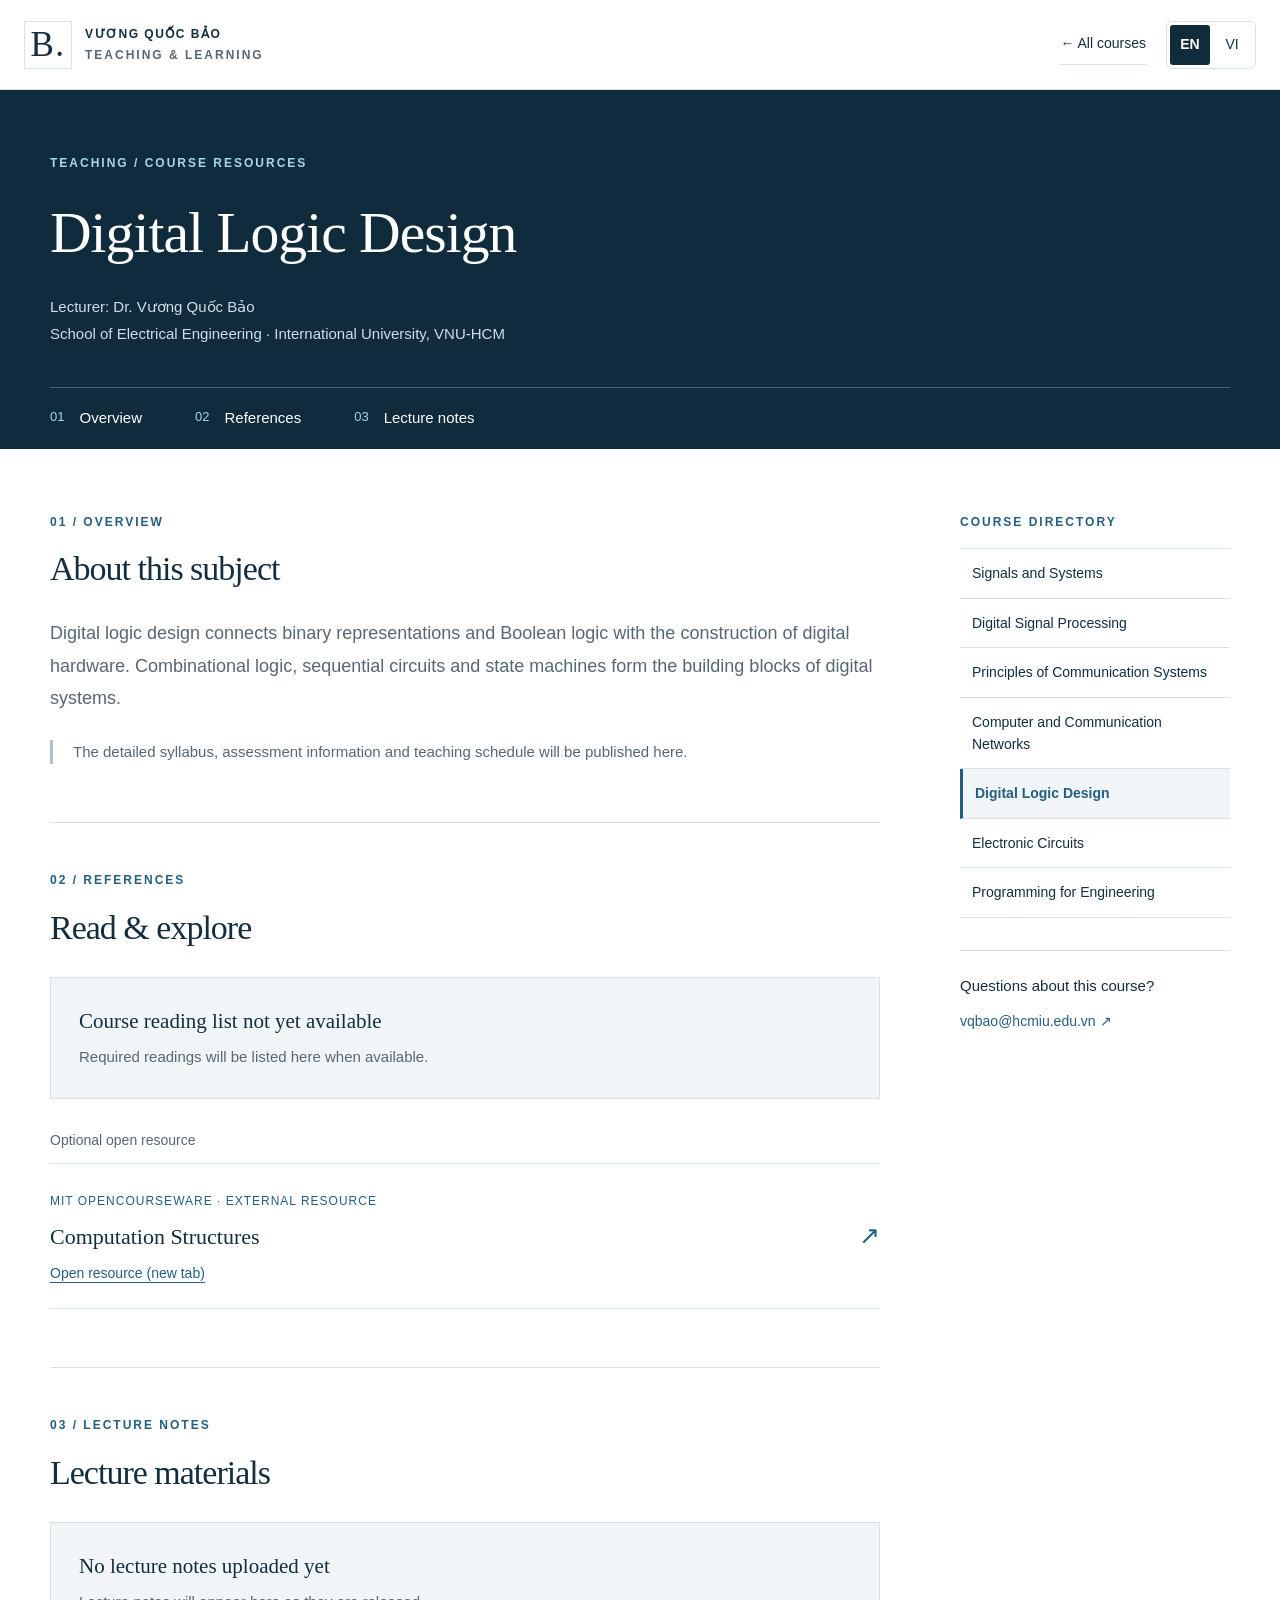
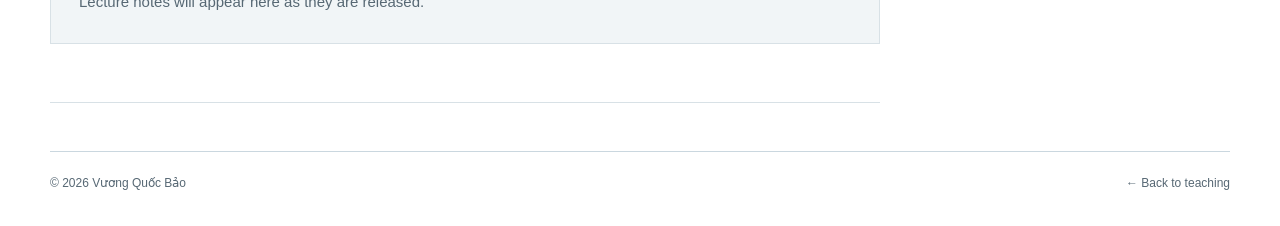
==== courses/digital-logic-design.html @ 7e1b6c8a "Add files via upload" ====
<!doctype html>
<html lang="en">
<head>
  <meta charset="utf-8">
  <meta name="viewport" content="width=device-width,initial-scale=1">
  <meta name="description" content="Digital Logic Design: course overview, references and lecture notes from Vương Quốc Bảo.">
  <meta name="theme-color" content="#102b3c">
  <title>Digital Logic Design · Vương Quốc Bảo</title>
  <link rel="icon" href="data:image/svg+xml,%3Csvg xmlns='http://www.w3.org/2000/svg' viewBox='0 0 64 64'%3E%3Crect width='64' height='64' rx='12' fill='%23102b3c'/%3E%3Ctext x='32' y='43' text-anchor='middle' font-family='Georgia' font-size='34' fill='white'%3EB%3C/text%3E%3C/svg%3E">
  <link rel="stylesheet" href="../styles.css">
  <link rel="stylesheet" href="course.css">
  <script src="course.js" defer></script>
</head>
<body class="course-page">
  <a class="skip" href="#main"><span data-vi="Chuyển đến nội dung">Skip to content</span></a>
  <header class="course-header">
    <a class="brand" href="../index.html#teaching"><span class="monogram">B.</span><span>VƯƠNG QUỐC BẢO<small data-vi="GIẢNG DẠY &amp; HỌC TẬP">TEACHING &amp; LEARNING</small></span></a>
    <a class="back-link" href="../index.html#teaching">← <span data-vi="Các môn học">All courses</span></a>
    <div class="language-switch" role="group" aria-label="Language / Ngôn ngữ" hidden>
      <button type="button" data-language="en" lang="en" aria-label="Switch to English" aria-pressed="true">EN</button>
      <button type="button" data-language="vi" lang="vi" aria-label="Chuyển sang tiếng Việt" aria-pressed="false">VI</button>
    </div>
  </header>
  <main id="main">
    <section class="course-hero">
      <div class="wrap">
        <p class="eyebrow"><span data-vi="GIẢNG DẠY / HỌC LIỆU">TEACHING / COURSE RESOURCES</span></p>
        <h1 data-vi="Thiết kế logic số">Digital Logic Design</h1>
        <p class="course-byline"><span data-vi="Giảng viên: TS. Vương Quốc Bảo">Lecturer: Dr. Vương Quốc Bảo</span><br><span data-vi="Khoa Điện – Điện tử · Trường Đại học Quốc tế, ĐHQG-HCM">School of Electrical Engineering · International University, VNU-HCM</span></p>
        <nav class="course-jump" aria-label="Course sections / Nội dung môn học">
          <a href="#overview">01 <span><span data-vi="Giới thiệu">Overview</span></span></a>
          <a href="#references">02 <span><span data-vi="Tài liệu tham khảo">References</span></span></a>
          <a href="#lecture-notes">03 <span><span data-vi="Bài giảng">Lecture notes</span></span></a>
        </nav>
      </div>
    </section>
    <div class="wrap course-layout">
      <div class="course-content">
        <section id="overview" class="course-block">
          <p class="eyebrow">01 / <span data-vi="GIỚI THIỆU">OVERVIEW</span></p>
          <h2 data-vi="Giới thiệu môn học">About this subject</h2>
          <!-- Edit the English paragraph and its data-vi translation together. -->
          <p data-vi="Thiết kế logic số kết nối biểu diễn nhị phân và logic Boolean với việc xây dựng phần cứng số. Logic tổ hợp, mạch tuần tự và máy trạng thái là các khối nền tảng của hệ thống số." class="course-intro">Digital logic design connects binary representations and Boolean logic with the construction of digital hardware. Combinational logic, sequential circuits and state machines form the building blocks of digital systems.</p>
          <div class="course-notice"><p data-vi="Đề cương chi tiết, thông tin đánh giá và lịch giảng dạy sẽ được cập nhật tại đây.">The detailed syllabus, assessment information and teaching schedule will be published here.</p></div>
        </section>
        <section id="references" class="course-block">
          <p class="eyebrow">02 / <span data-vi="TÀI LIỆU THAM KHẢO">REFERENCES</span></p>
          <h2 data-vi="Đọc &amp; tìm hiểu">Read &amp; explore</h2>
          <!-- START COURSE REFERENCES: replace this empty state with your reading list. -->
          <div class="material-empty">
            <h3 data-vi="Chưa có danh mục tài liệu của môn học">Course reading list not yet available</h3>
            <p data-vi="Tài liệu đọc của môn học sẽ được bổ sung tại đây.">Required readings will be listed here when available.</p>
          </div>
          <!-- END COURSE REFERENCES -->
          <h3 class="supplement-label"><span data-vi="Học liệu mở để tham khảo thêm">Optional open resource</span></h3>
          <a class="reference-card" href="https://ocw.mit.edu/courses/6-004-computation-structures-spring-2017/" target="_blank" rel="noopener">
            <div><span class="resource-meta">MIT OPENCOURSEWARE · <span data-vi="TÀI LIỆU BÊN NGOÀI">EXTERNAL RESOURCE</span></span><h3 lang="en">Computation Structures</h3><p data-vi="Mở tài liệu (tab mới)">Open resource (new tab)</p></div><span aria-hidden="true">↗</span>
          </a>
        </section>
        <section id="lecture-notes" class="course-block">
          <p class="eyebrow">03 / <span data-vi="BÀI GIẢNG">LECTURE NOTES</span></p>
          <h2 data-vi="Tài liệu bài giảng">Lecture materials</h2>
          <!-- START LECTURE NOTES: replace the empty state with resource-row entries.
               Upload files to ../materials/digital-logic-design/ first.
               See HUONG-DAN-MON-HOC.md for a ready-to-copy entry. -->
          <div class="material-empty">
            <h3 data-vi="Chưa có tài liệu bài giảng">No lecture notes uploaded yet</h3>
            <p data-vi="Bài giảng sẽ xuất hiện tại đây sau khi được đăng tải.">Lecture notes will appear here as they are released.</p>
          </div>
          <!-- END LECTURE NOTES -->
        </section>
      </div>
      <aside class="course-sidebar">
        <p class="eyebrow"><span data-vi="DANH MỤC MÔN HỌC">COURSE DIRECTORY</span></p>
        <nav class="course-directory" aria-label="All courses / Danh mục môn học">
<a href="signals-and-systems.html"><span data-vi="Tín hiệu và hệ thống">Signals and Systems</span></a>
<a href="digital-signal-processing.html"><span data-vi="Xử lý tín hiệu số">Digital Signal Processing</span></a>
<a href="principles-of-communication-systems.html"><span data-vi="Nguyên lý hệ thống truyền thông">Principles of Communication Systems</span></a>
<a href="computer-and-communication-networks.html"><span data-vi="Mạng máy tính và truyền thông">Computer and Communication Networks</span></a>
<a href="digital-logic-design.html" aria-current="page"><span data-vi="Thiết kế logic số">Digital Logic Design</span></a>
<a href="electronic-circuits.html"><span data-vi="Mạch điện tử">Electronic Circuits</span></a>
<a href="programming-for-engineering.html"><span data-vi="Lập trình cho kỹ thuật">Programming for Engineering</span></a>
        </nav>
        <div class="lecturer-contact">
          <h3 data-vi="Bạn cần trao đổi về môn học?">Questions about this course?</h3>
          <a href="mailto:vqbao@hcmiu.edu.vn">vqbao@hcmiu.edu.vn ↗</a>
        </div>
      </aside>
    </div>
  </main>
  <div class="wrap"><footer><span>© <span id="year">2026</span> Vương Quốc Bảo</span><a href="../index.html#teaching">← <span data-vi="Về phần giảng dạy">Back to teaching</span></a></footer></div>
</body>
</html>
---- styles.css ----
:root{--navy:#102b3c;--ink:#142e3d;--muted:#576874;--blue:#245e80;--line:#d8e1e6;--paper:#fff;--pale:#f1f5f7;--accent:#a8d7e8}*{box-sizing:border-box}html{scroll-behavior:smooth;scroll-padding-top:100px}body{margin:0;background:var(--paper);color:var(--ink);font-family:Arial,Helvetica,sans-serif;font-size:16px;line-height:1.65}a{color:inherit;text-decoration:none}button{font:inherit}a:focus-visible,button:focus-visible,summary:focus-visible{outline:3px solid #398db9;outline-offset:6px}.wrap{width:min(1180px,calc(100% - 96px));margin:auto}header{min-height:100px;display:flex;align-items:center;justify-content:space-between;padding:18px 48px;border-bottom:1px solid var(--line);background:#fffffffa;position:sticky;top:0;z-index:10;gap:24px}.brand{display:flex;gap:13px;align-items:center;font-size:13px;letter-spacing:1.5px;font-weight:700;line-height:1.5}.brand small{display:block;font-size:10px;letter-spacing:2px;color:var(--muted);margin-top:3px}.monogram{font:35px Georgia,serif;border:1px solid var(--line);width:48px;height:48px;display:grid;place-items:center}nav{display:flex;gap:26px;align-items:center;font-size:14px}nav a:hover,nav a[aria-current]{color:var(--blue);text-decoration:underline;text-underline-offset:6px}.contact-nav{border-bottom:1px solid var(--navy);padding:7px 0;margin-left:8px}.contact-nav span{margin-left:12px}.menu{display:none}.hero{display:grid;grid-template-columns:1.35fr 1fr;gap:85px;padding-top:70px;padding-bottom:74px;align-items:center}.eyebrow,.section-label>span{font-size:12px;letter-spacing:2px;font-weight:700;color:var(--blue);margin:0 0 24px}h1{font-size:clamp(38px,4vw,58px);line-height:1.15;letter-spacing:-1.8px;margin:0;font-weight:500;font-family:Georgia,'Times New Roman',serif}h1>span{display:block;font-size:clamp(26px,2.6vw,37px);color:var(--muted);margin-top:22px;letter-spacing:-.6px;line-height:1.3}.intro{max-width:490px;color:var(--muted);font-size:18px;margin:25px 0}.affiliation{font-size:14px;line-height:1.7;margin:0 0 30px}.affiliation strong{font-weight:500}.actions{display:flex;gap:24px;align-items:center;flex-wrap:wrap}.button{display:inline-flex;gap:30px;padding:13px 21px;font-size:14px}.primary{background:var(--navy);color:white}.primary:hover{background:var(--blue)}.text-link{font-size:14px;border-bottom:1px solid #a6b7c2;padding-bottom:4px;white-space:nowrap}.text-link span{margin-left:12px}.portrait-panel{background:#e9eff3;padding:27px 29px 0;border:1px solid #dfe7ec}.portrait-top{display:flex;justify-content:space-between;font-size:11px;letter-spacing:2px;margin-bottom:26px;color:var(--muted)}.portrait-panel img{display:block;width:min(100%,300px);height:auto;aspect-ratio:1;margin:auto;object-fit:cover;filter:saturate(.75)}.portrait-caption{padding:24px 0}.portrait-caption strong{display:block;font:24px Georgia,serif}.portrait-caption>span{display:block;font-size:12px;color:var(--muted);margin-top:7px}.location{border-top:1px solid #cad6de;display:flex;justify-content:space-between;gap:15px;font-size:9px;letter-spacing:1px;padding:15px 0}.discipline-strip{background:var(--navy);color:#c7dbe6;padding:23px 0}.discipline-strip .wrap{display:flex;justify-content:space-between;gap:25px;font-size:11px;letter-spacing:1.8px}.section{padding-top:95px;padding-bottom:95px}h2{font:42px/1.2 Georgia,serif;letter-spacing:-1px;margin:0}h3{line-height:1.4}p{margin-top:0}.about,.honors{display:grid;grid-template-columns:1fr 1.7fr;gap:85px}.section-label>span{display:block}.about-content{color:var(--muted)}.lead{font-size:22px;line-height:1.55;color:var(--ink)}.education{margin-top:36px;border-top:1px solid var(--line)}.education>div{padding:19px 0 19px 70px;position:relative;border-bottom:1px solid var(--line)}.education span{position:absolute;left:0;color:var(--blue);font-size:14px}.education strong{font-size:15px;color:var(--ink);font-weight:500}.education p{font-size:14px;margin:3px 0 0}.research-section{background:var(--pale)}.section-head{display:flex;justify-content:space-between;align-items:end;gap:32px;margin-bottom:40px}.section-head>p{color:var(--muted);font-size:14px;margin-bottom:0}.research-grid{display:grid;grid-template-columns:repeat(3,1fr);border-top:1px solid #bacbd6;border-bottom:1px solid #bacbd6}.research-grid article{padding:28px 30px 28px 0}.research-grid article+article{padding-left:30px;border-left:1px solid #bacbd6}.research-number{color:var(--blue);font-size:14px}.research-grid h3{font:27px/1.25 Georgia,serif;margin:28px 0 18px}.research-grid p{font-size:15px;color:var(--muted)}.tags{display:flex;gap:8px;flex-wrap:wrap}.tags span{font-size:11px;padding:4px 8px;border:1px solid #c9d7df}.project-feature{margin-top:32px;padding-left:22px;border-left:3px solid var(--blue)}.project-feature .eyebrow{font-size:11px}.project-feature h3{font-size:19px;font-weight:500;margin:10px 0 5px}.project-feature p{font-size:14px;color:var(--muted);margin:0}.section-description{color:var(--muted);margin-top:-17px;margin-bottom:32px}.publication{display:grid;grid-template-columns:95px 1fr;gap:12px;border-top:1px solid var(--line);padding:26px 0}.pub-year{font:25px Georgia,serif;color:var(--blue);padding-top:3px}.pub-type{font-size:10px;letter-spacing:1.5px;color:var(--blue);margin:0 0 9px}.publication h3{font:22px/1.4 Georgia,serif;margin:0 0 9px;max-width:910px}.publication div>p:last-child{font-size:13px;color:var(--muted);margin-bottom:0}.publication strong{font-weight:600;color:var(--ink)}.more-publications{border-bottom:1px solid var(--line);border-top:1px solid var(--line)}summary{padding:20px 0;cursor:pointer;color:var(--blue);font-size:14px}summary span{float:right;font-size:22px}.more-publications[open] summary span{transform:rotate(45deg)}.teaching-section{background:var(--navy);color:white}.teaching-section .eyebrow{color:var(--accent)}.teaching-grid{display:grid;grid-template-columns:1fr 1fr;gap:100px;margin-top:48px}.teaching-grid h3{font-size:15px;font-weight:500;color:#a8d7e8;margin:0 0 25px}.courses{padding:0;margin:0;list-style:none}.courses li{border-top:1px solid #37505f;padding:12px 0;font-size:16px}.student{padding:0 0 21px;margin-bottom:20px;border-bottom:1px solid #37505f}.student span{font-size:11px;letter-spacing:1px;color:#a7bdcc}.student h4{font:21px/1.4 Georgia,serif;margin:8px 0 0}.award-list article{display:grid;grid-template-columns:100px 1fr;gap:20px;padding:22px 0;border-top:1px solid var(--line)}.award-list article>span{font-size:13px;color:var(--blue)}.award-list h3{font-size:17px;font-weight:500;margin:0 0 7px}.award-list p{font-size:14px;color:var(--muted);margin:0}.contact-section{background:#eaf1f5;padding:64px 0 0}.contact-layout{display:grid;grid-template-columns:1.5fr 1fr;gap:60px}.contact-layout h2{font-size:56px;margin-bottom:17px}.contact-layout p{color:var(--muted)}.email{font:clamp(20px,2.5vw,33px) Georgia,serif;border-bottom:1px solid #91aab9;padding-bottom:10px;display:inline-block;overflow-wrap:anywhere}.email span{margin-left:30px}.contact-address{padding-top:10px;font-size:14px}.contact-address strong{font-size:16px;font-weight:500}.contact-address p{margin-top:12px}.contact-address a{text-decoration:underline;text-underline-offset:4px}footer{border-top:1px solid #cad7df;margin-top:70px;padding:22px 0;display:flex;justify-content:space-between;gap:20px;font-size:12px;color:var(--muted)}.skip{position:fixed;top:-80px;left:15px;background:white;padding:10px;z-index:30}.skip:focus{top:10px}@media(min-width:1600px){.hero{padding-top:100px;padding-bottom:100px}}@media(max-width:1100px){header{padding:18px 28px}nav{gap:17px}.brand{font-size:11px}.wrap{width:calc(100% - 64px)}.hero{gap:45px}.about,.honors{gap:40px}.teaching-grid{gap:55px}}@media(max-width:850px){header{min-height:80px;flex-wrap:wrap;padding:14px 24px}.menu{display:block;background:none;border:1px solid var(--line);padding:5px 12px;font-size:14px}.menu span{margin-left:10px}nav{display:none;width:100%;padding:12px 0;flex-wrap:wrap}nav.open{display:flex}.contact-nav{margin:0}.hero{grid-template-columns:1.3fr 1fr;gap:30px;padding-top:45px;padding-bottom:45px}.portrait-panel{padding:18px 18px 0}.portrait-caption strong{font-size:20px}.location{font-size:8px;flex-wrap:wrap}.about,.honors{grid-template-columns:1fr;gap:32px}.section{padding-top:65px;padding-bottom:65px}.discipline-strip .wrap{flex-wrap:wrap;justify-content:center;font-size:10px;gap:10px 28px}.research-grid h3{font-size:23px}.research-grid article{padding-right:18px}.research-grid article+article{padding-left:18px}.section-head>p{display:none}h2{font-size:36px}}@media(max-width:600px){.wrap{width:calc(100% - 40px)}.hero{grid-template-columns:1fr;gap:38px}h1{font-size:43px}.hero h1>span{font-size:30px}.hero .eyebrow{font-size:10px}.portrait-panel{max-width:420px;width:100%;padding:20px 24px 0}.portrait-panel img{max-width:250px}.portrait-top{margin-bottom:20px}.portrait-caption{padding:20px 0}.location{font-size:9px}.section-head{align-items:start;flex-direction:column;gap:25px}.research-grid{grid-template-columns:1fr}.research-grid article,.research-grid article+article{padding:25px 0;border-left:0}.research-grid article+article{border-top:1px solid #bacbd6}.research-grid h3{margin:15px 0;font-size:28px}.research-grid h3 br{display:none}.publication{grid-template-columns:1fr;gap:12px}.pub-year{font-size:21px}.publication h3{font-size:21px}.teaching-grid{grid-template-columns:1fr;gap:40px}.award-list article{grid-template-columns:1fr;gap:8px}.contact-layout{grid-template-columns:1fr;gap:32px}.contact-layout h2{font-size:46px}.contact-layout p br{display:none}.email{font-size:24px}.email span{margin-left:12px}footer{flex-wrap:wrap;margin-top:45px;font-size:11px}footer>span:nth-child(2){display:none}.lead{font-size:20px}.actions{gap:20px}.section-description{margin-top:0}.education>div{padding-left:58px}.education strong{font-size:14px}h2{font-size:34px}}@media(prefers-reduced-motion:reduce){html{scroll-behavior:auto}}@media print{header,.actions,footer,.skip,.more-publications summary{display:none}.wrap{width:100%}.section{padding:25px 0}.hero{padding:20px 0}.hero,.about,.honors{gap:25px}body{font-size:12px}h2{font-size:26px}.research-section,.teaching-section,.contact-section{background:white;color:#142e3d}.publication,article{break-inside:avoid}.teaching-section .eyebrow,.teaching-grid h3,.student span{color:#245e80}a{color:#142e3d}.contact-section{padding-top:25px}}

/* Readable metadata at every breakpoint. */
.brand{font-size:12px}.brand small,.eyebrow,.hero .eyebrow,.portrait-top,.portrait-caption>span,.location,.discipline-strip .wrap,.tags span,.project-feature .eyebrow,.pub-type,.student span,footer{font-size:12px}.location{flex-wrap:wrap}.research-grid p{font-size:16px}.publication div>p:last-child{font-size:14px}
@media(max-width:600px){header{gap:10px;padding:14px 20px}.brand{gap:9px;letter-spacing:1px}.brand small{letter-spacing:1px}.monogram{width:40px;height:44px;flex-shrink:0}.menu{font-size:0;padding:6px 10px}.menu span{font-size:18px;margin:0}html{scroll-padding-top:90px}}


/* EN / VI language selector; visible independently of the mobile menu. */
.language-switch {display:flex; flex-shrink:0; gap:2px; padding:3px; border:1px solid var(--line); border-radius:6px;}
.language-switch[hidden] {display:none;}
.language-switch button {min-width:40px; min-height:40px; padding:5px 8px; border:0; border-radius:3px; background:transparent; color:var(--ink); font-size:14px; cursor:pointer;}
.language-switch button[aria-pressed="true"] {background:var(--navy); color:white; font-weight:700;}
.language-switch button:hover {box-shadow:inset 0 0 0 1px var(--blue);}
header {gap:18px;}
header > .brand {flex-shrink:0;}
header nav {gap:18px;}
.discipline-strip .wrap {flex-wrap:wrap;}
html[lang="vi"] .hero h1>span {line-height:1.45;}
html[lang="vi"] .text-link {white-space:normal;}
@media(max-width:1280px) {
  header {display:flex;flex-wrap:wrap;min-height:80px;padding:14px 24px;gap:12px;}
  header > .brand {margin-right:auto;}
  header > .menu {display:block;background:none;border:1px solid var(--line);padding:6px 12px;font-size:14px;min-height:44px;}
  header > nav {display:none;order:4;width:100%;flex-wrap:wrap;padding:10px 0;gap:12px 24px;}
  header > nav.open {display:flex;}
  header .contact-nav {margin-left:0;}
}
@media(max-width:600px) {
  header {padding:12px 16px;gap:8px;}
  header > .brand {width:calc(100% - 105px);min-width:0;flex-shrink:1;}
  header .brand small {font-size:10px;letter-spacing:.4px;}
  header .brand {font-size:11px;letter-spacing:.5px;gap:8px;}
  header .monogram {width:35px;height:40px;font-size:29px;}
  header > .language-switch {order:2;}
  header > .menu {order:3;width:100%;font-size:14px;text-align:left;padding:5px 12px;}
  header > .menu span {float:right;font-size:18px;}
  html {scroll-padding-top:145px;}
  html[lang="vi"] h1 {font-size:clamp(32px,10vw,43px);}
}
@media print {.language-switch {display:none;}}


/* Course titles open individual course resource pages. */
.courses a{display:flex;align-items:center;justify-content:space-between;gap:20px;padding:4px 0;text-decoration:underline;text-decoration-color:#6d91a7;text-underline-offset:5px;}
.courses a::after{content:"→";flex-shrink:0;color:var(--accent);}
.courses a:hover{color:var(--accent);text-decoration-color:currentColor;}
---- courses/course.css ----
.course-page .course-header{display:flex;flex-wrap:wrap;gap:20px;min-height:90px;}
.course-header>.brand{margin-right:auto;}
.course-header .back-link{font-size:14px;white-space:nowrap;border-bottom:1px solid var(--line);padding:8px 0;}
.course-header .language-switch{order:0;}
.course-hero{background:var(--navy);color:white;padding:64px 0 0;}
.course-hero .eyebrow{color:var(--accent);}
.course-hero h1{font-size:clamp(36px,4.5vw,64px);max-width:1000px;line-height:1.2;letter-spacing:-1px;}
.course-byline{font-size:15px;color:#d0dfe7;line-height:1.8;margin:26px 0 40px;}
.course-page nav.course-jump{display:flex;width:100%;padding:0;gap:0;flex-wrap:wrap;border-top:1px solid #496172;}
.course-jump a{display:flex;gap:15px;padding:18px 28px 18px 0;margin-right:25px;color:var(--accent);font-size:13px;}
.course-jump a>span{font-size:15px;color:white;}
.course-jump a:hover{color:white;}
.course-layout{display:grid;grid-template-columns:minmax(0,1fr) 270px;gap:80px;padding-top:64px;}
.course-content{min-width:0;}
.course-block{padding-bottom:58px;margin-bottom:48px;border-bottom:1px solid var(--line);scroll-margin-top:15px;}
.course-block h2{font-size:34px;line-height:1.35;}
.course-block .eyebrow{margin-bottom:14px;}
.course-intro{font-size:18px;line-height:1.8;margin:25px 0;color:var(--muted);}
.course-notice{padding-left:20px;border-left:3px solid #a6c3d2;}
.course-notice p{font-size:15px;color:var(--muted);margin:0;}
.material-empty{margin-top:26px;padding:28px;background:var(--pale);border:1px solid var(--line);}
.material-empty h3{font:21px/1.5 Georgia,serif;margin:0 0 8px;}
.material-empty p{font-size:15px;color:var(--muted);margin:0;}
.supplement-label{font-size:14px;font-weight:500;color:var(--muted);margin:32px 0 12px;}
.reference-card{display:flex;align-items:center;justify-content:space-between;gap:25px;padding:23px 0;border-top:1px solid var(--line);border-bottom:1px solid var(--line);}
.resource-meta{font-size:12px;letter-spacing:1px;color:var(--blue);}
.reference-card h3{font:22px/1.4 Georgia,serif;margin:9px 0;}
.reference-card p{font-size:14px;color:var(--blue);margin:0;text-decoration:underline;text-underline-offset:4px;}
.reference-card>span{font-size:25px;color:var(--blue);}
.reference-card:hover h3{text-decoration:underline;text-underline-offset:4px;}
.course-sidebar{align-self:start;position:sticky;top:125px;}
.course-sidebar .eyebrow{margin-bottom:16px;}
.course-page nav.course-directory{display:flex;flex-direction:column;align-items:stretch;gap:0;width:100%;padding:0;border-top:1px solid var(--line);}
.course-directory a{padding:13px 12px;border-bottom:1px solid var(--line);font-size:14px;line-height:1.6;}
.course-directory a[aria-current="page"]{background:var(--pale);color:var(--blue);border-left:3px solid var(--blue);text-decoration:none;font-weight:600;}
.lecturer-contact{margin-top:32px;padding:24px 0;border-top:1px solid var(--line);}
.lecturer-contact h3{font-size:15px;font-weight:500;margin:0 0 12px;}
.lecturer-contact a{font-size:14px;color:var(--blue);overflow-wrap:anywhere;}
.course-page footer{margin-top:0;padding-bottom:32px;}
/* Use resource-row for local PDF/PPTX links added by the lecturer. */
.resource-row{display:flex;justify-content:space-between;align-items:center;gap:24px;padding:24px 0;border-bottom:1px solid var(--line);}
.resource-row h3{font:22px/1.4 Georgia,serif;margin:8px 0;overflow-wrap:anywhere;}
.resource-actions{display:flex;flex-wrap:wrap;gap:12px;flex-shrink:0;}
.resource-actions a{font-size:14px;border:1px solid var(--line);padding:8px 12px;color:var(--blue);}
.resource-actions a:hover{background:var(--pale);}
@media(max-width:1000px){.course-layout{gap:36px;grid-template-columns:minmax(0,1fr) 230px;}.course-sidebar{top:115px;}.resource-row{align-items:start;flex-direction:column;}}
@media(max-width:760px){.course-layout{grid-template-columns:1fr;padding-top:40px;gap:0;}.course-sidebar{position:static;padding:0 0 30px;}.course-hero{padding-top:40px;}.course-block{margin-bottom:32px;padding-bottom:38px;}.course-jump a{margin-right:10px;padding-right:10px;gap:8px;}.course-block h2{font-size:30px;}.course-page .course-header{padding:12px 20px;gap:10px;}.course-header .back-link{order:3;width:100%;border:0;padding:0;}.course-header .language-switch{order:2;}.course-header>.brand{width:auto;}.material-empty{padding:22px;}}
@media(max-width:400px){.course-header>.brand{width:calc(100% - 100px);}.course-header .brand small{font-size:9px;}.course-hero h1{font-size:34px;}.course-jump a>span{font-size:14px;}}
@media print{.course-page .course-header,.course-sidebar,.course-jump{display:none!important;}.course-hero{background:white;color:var(--ink);padding:0;}.course-byline,.course-hero .eyebrow{color:var(--ink);}.course-layout{display:block;padding-top:20px;}.course-block{break-inside:avoid;padding-bottom:20px;margin-bottom:20px;}}
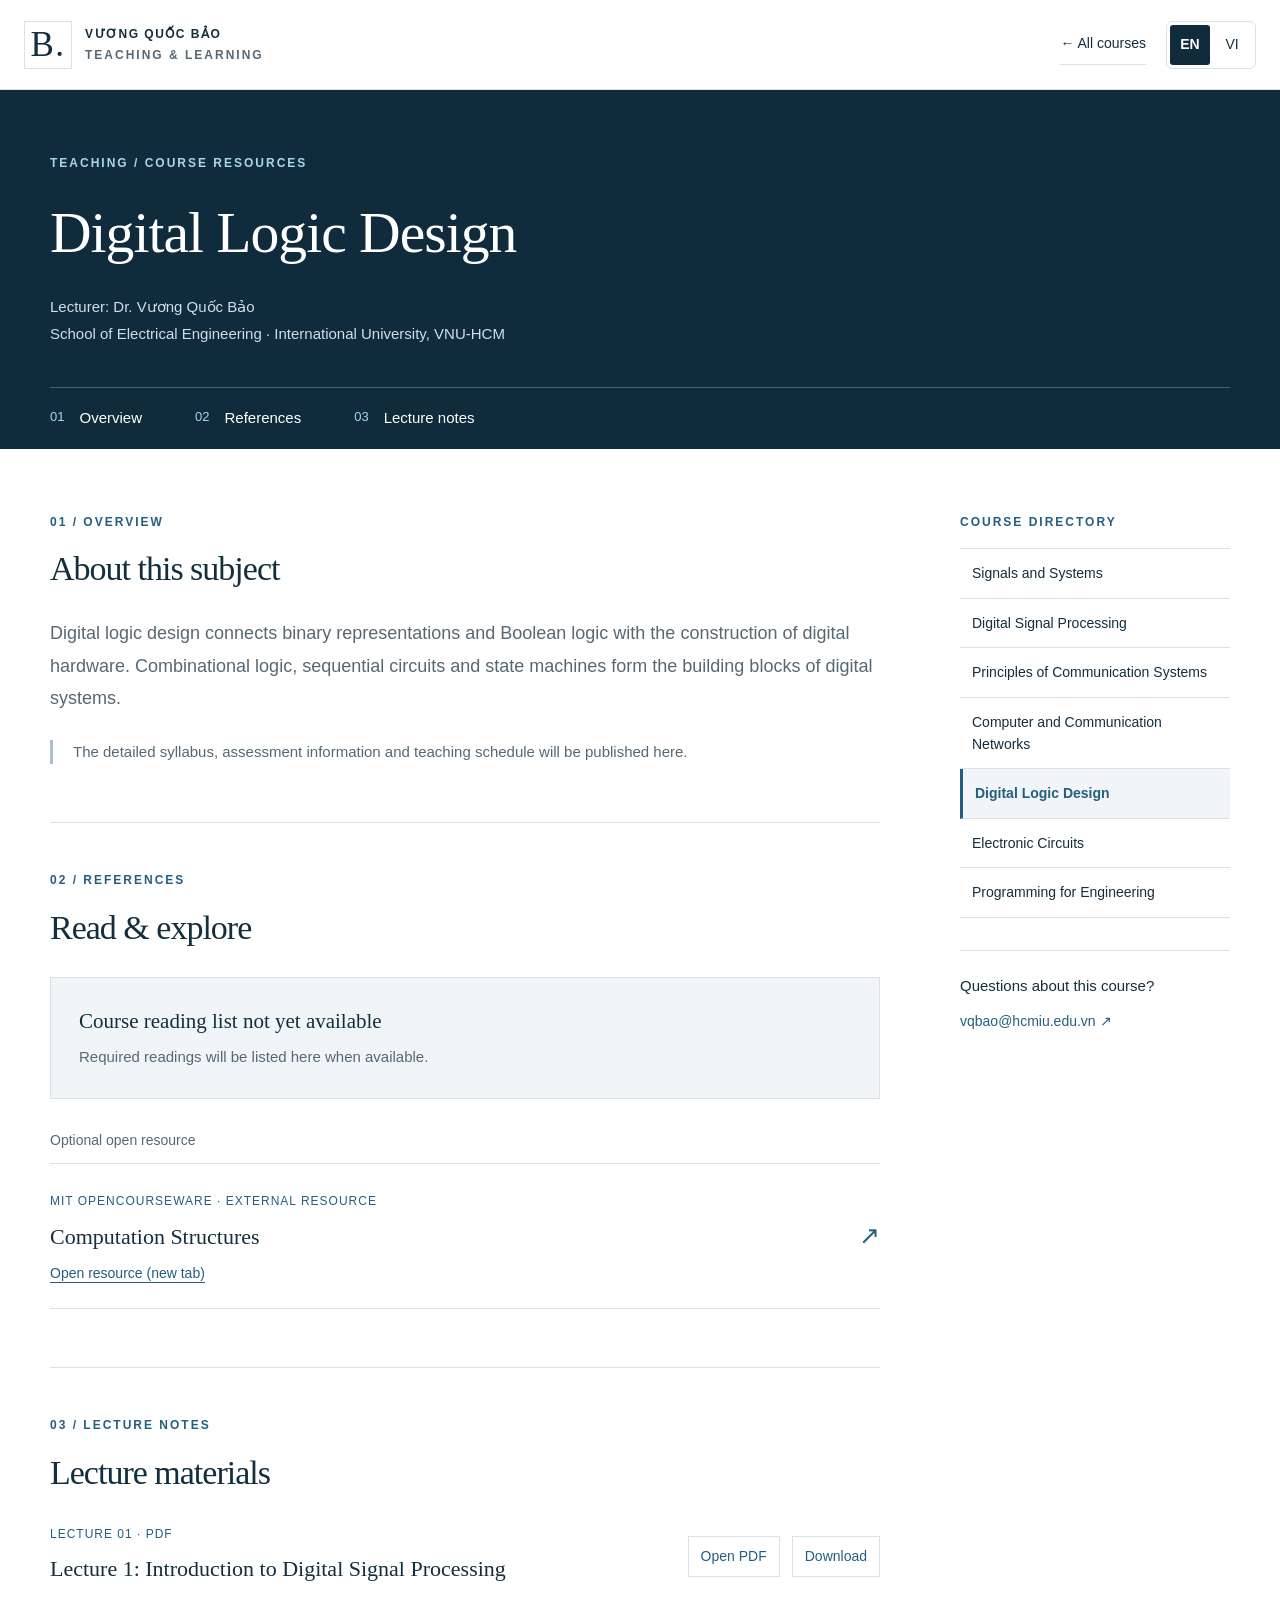
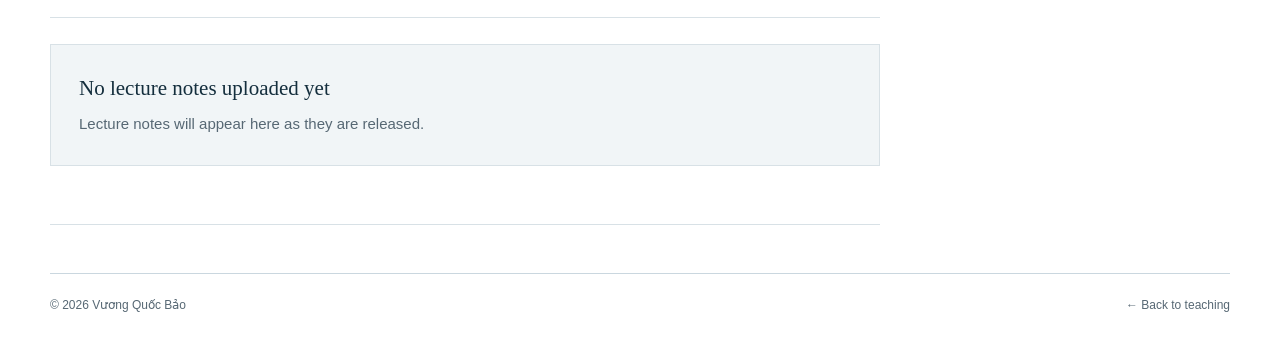
==== commit 0434fa82: "Update digital-logic-design.html" ====
--- a/courses/digital-logic-design.html
+++ b/courses/digital-logic-design.html
@@ -60,9 +60,32 @@
         <section id="lecture-notes" class="course-block">
           <p class="eyebrow">03 / <span data-vi="BÀI GIẢNG">LECTURE NOTES</span></p>
           <h2 data-vi="Tài liệu bài giảng">Lecture materials</h2>
-          <!-- START LECTURE NOTES: replace the empty state with resource-row entries.
-               Upload files to ../materials/digital-logic-design/ first.
-               See HUONG-DAN-MON-HOC.md for a ready-to-copy entry. -->
+      <article class="resource-row">
+  <div>
+    <span class="resource-meta">LECTURE 01 · PDF</span>
+    <h3 data-vi="Bài 1: Giới thiệu xử lý tín hiệu số">
+      Lecture 1: Introduction to Digital Signal Processing
+    </h3>
+  </div>
+
+  <div class="resource-actions">
+    <a
+      href="../materials/digital-logic-design/DLD_VuongQuocBao_Lecture 1.pdf" 
+      target="_blank"
+      rel="noopener"
+      data-vi="Mở PDF"
+    >Open PDF</a>
+
+    <a
+      href="../materials/digital-logic-design/DLD_VuongQuocBao_Lecture 1.pdf"
+      download
+      data-vi="Tải xuống"
+    >Download</a>
+  </div>
+</article>
+
+
+          
           <div class="material-empty">
             <h3 data-vi="Chưa có tài liệu bài giảng">No lecture notes uploaded yet</h3>
             <p data-vi="Bài giảng sẽ xuất hiện tại đây sau khi được đăng tải.">Lecture notes will appear here as they are released.</p>
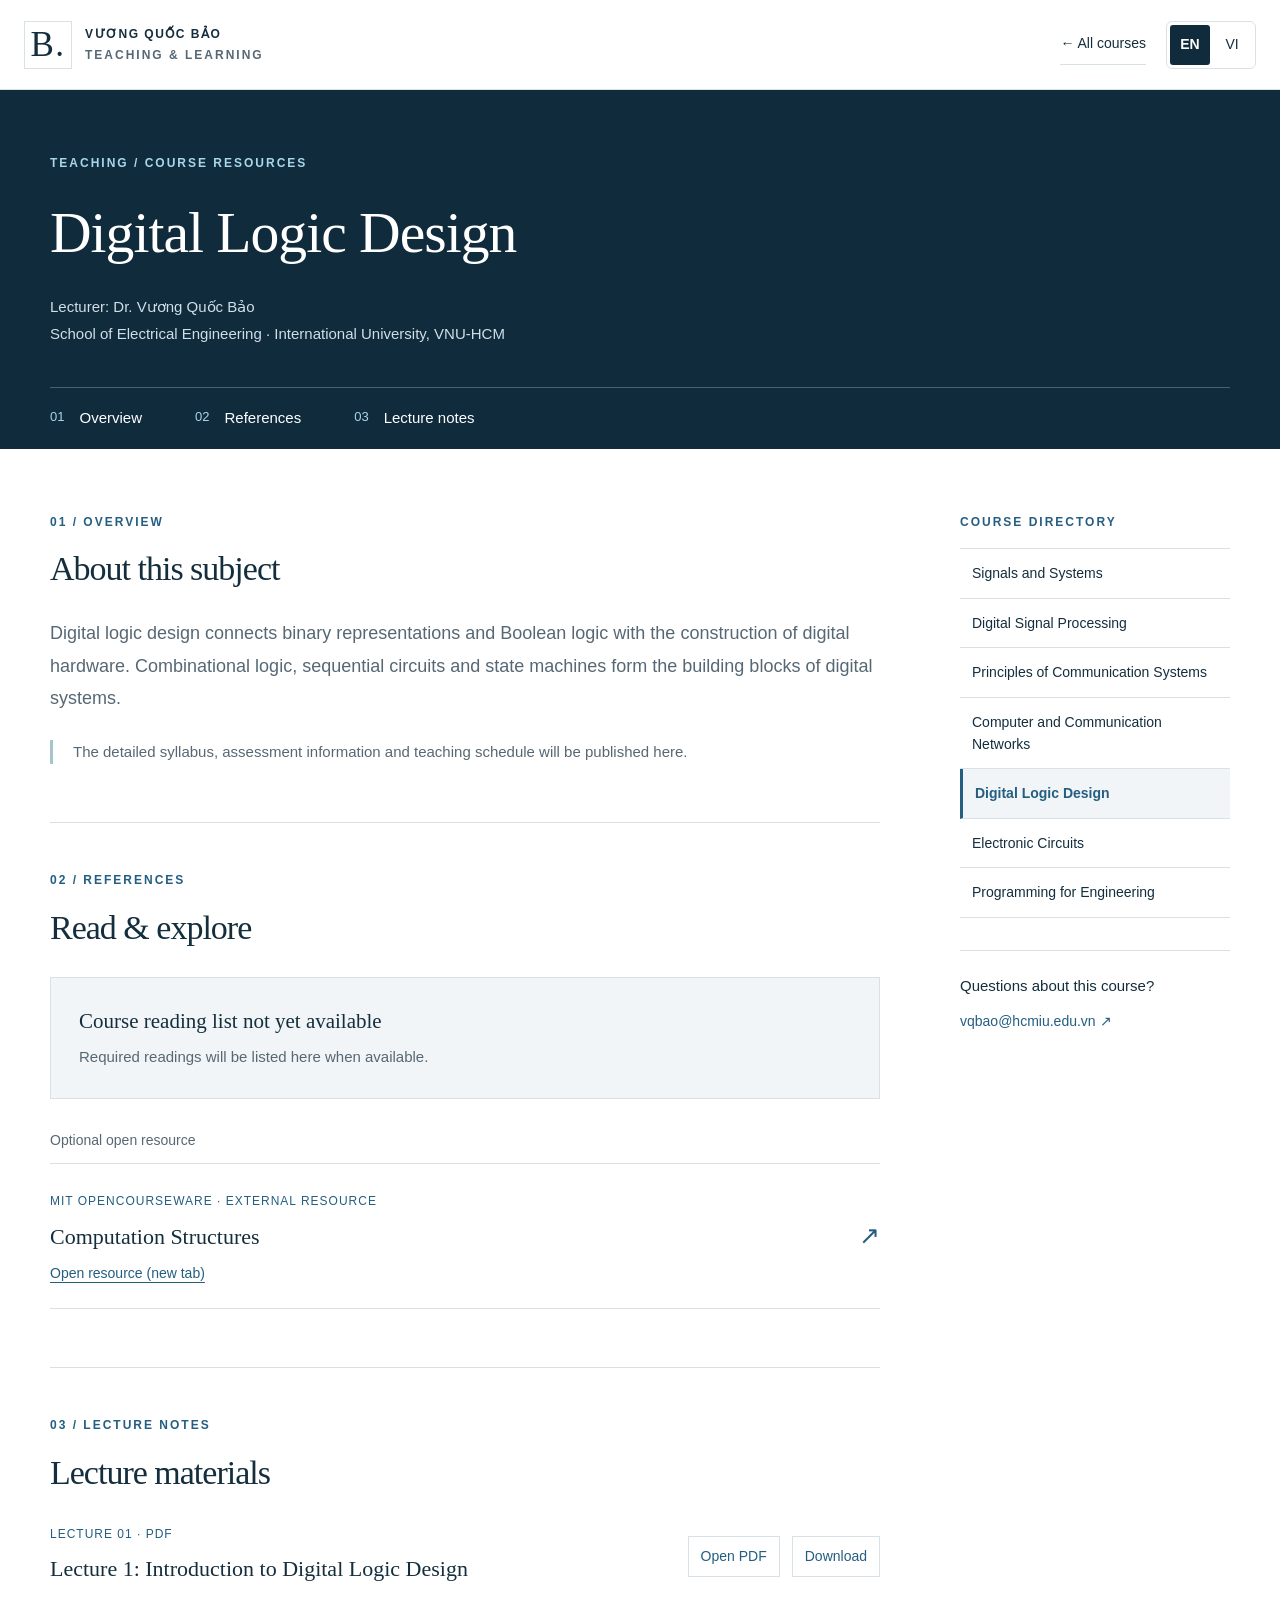
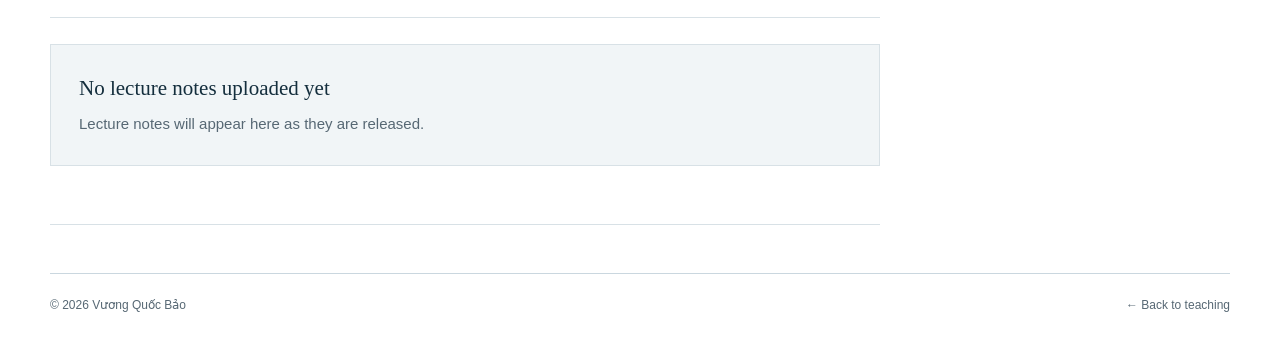
==== commit 41e74879: "Update lecture title to Digital Logic Design" ====
--- a/courses/digital-logic-design.html
+++ b/courses/digital-logic-design.html
@@ -63,8 +63,8 @@
       <article class="resource-row">
   <div>
     <span class="resource-meta">LECTURE 01 · PDF</span>
-    <h3 data-vi="Bài 1: Giới thiệu xử lý tín hiệu số">
-      Lecture 1: Introduction to Digital Signal Processing
+    <h3 data-vi="Bài 1: Giới thiệu Thiết kế Logic số">
+      Lecture 1: Introduction to Digital Logic Design
     </h3>
   </div>
 
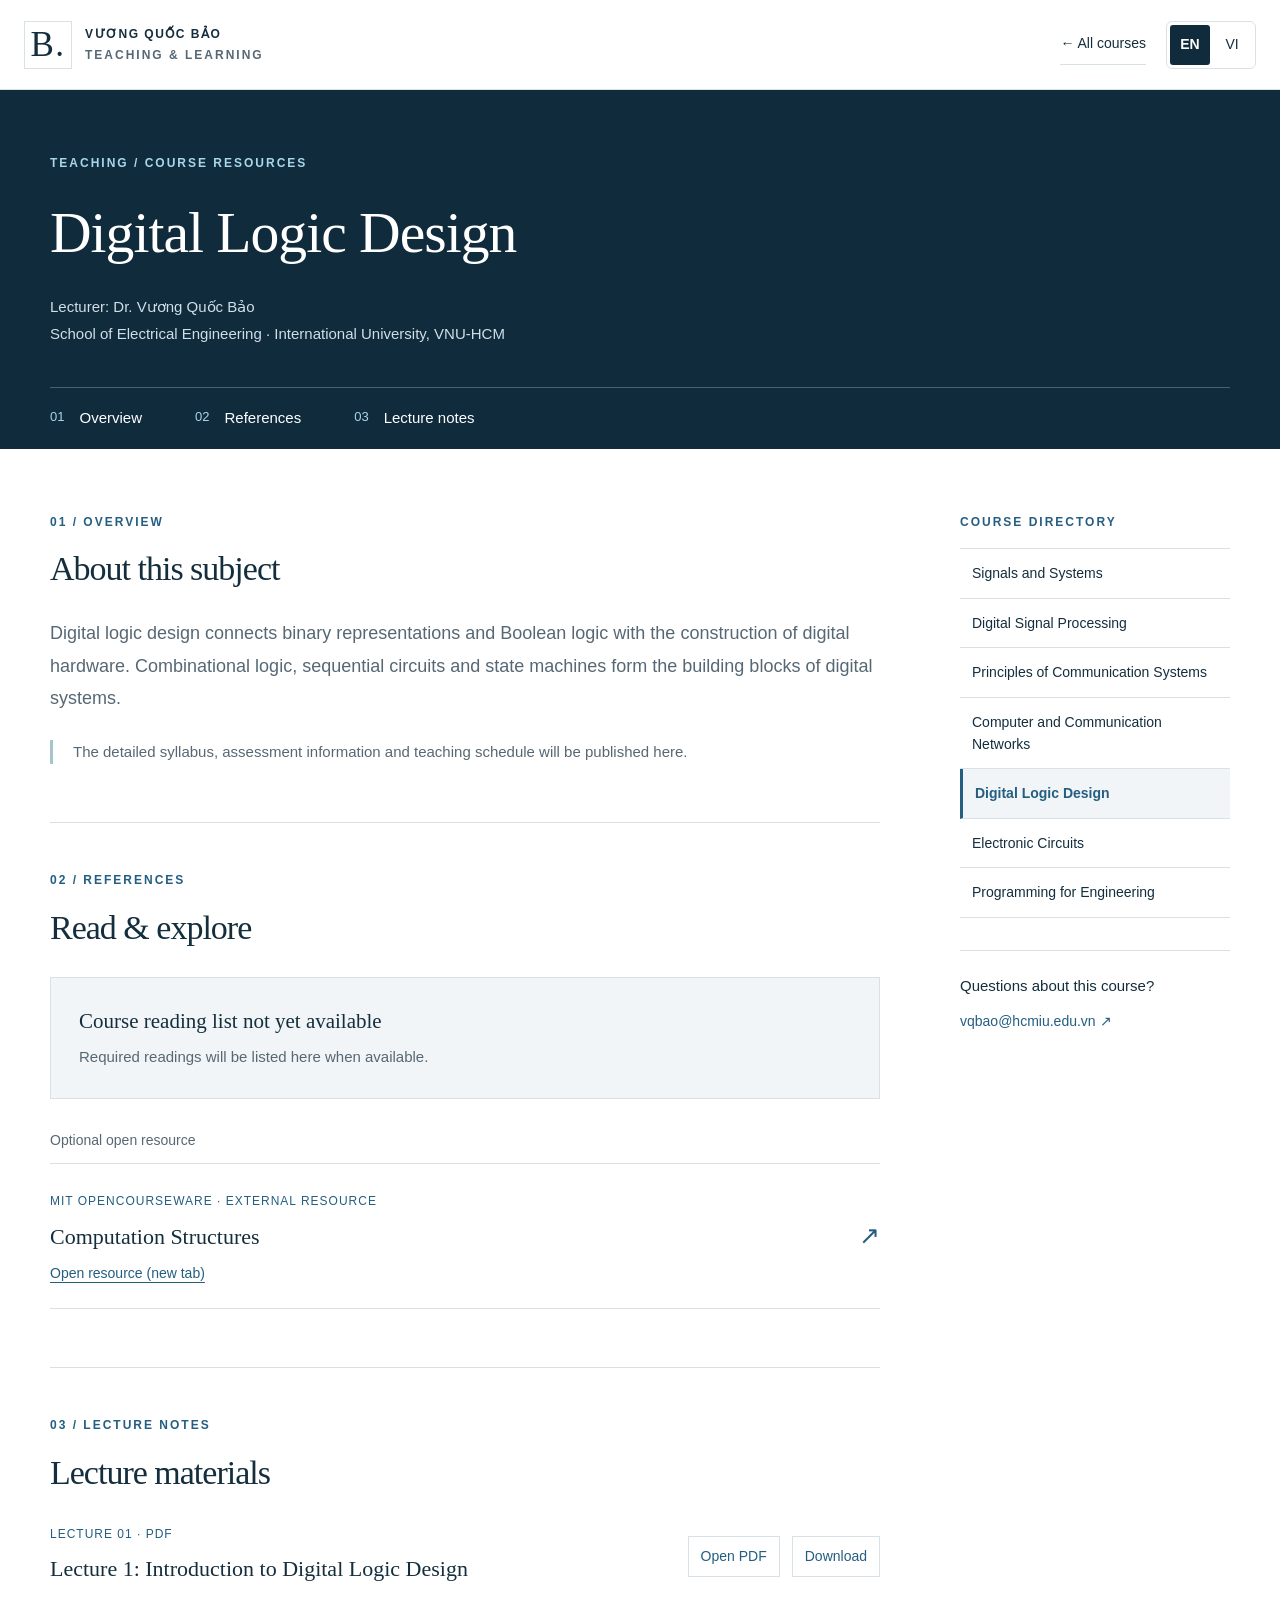
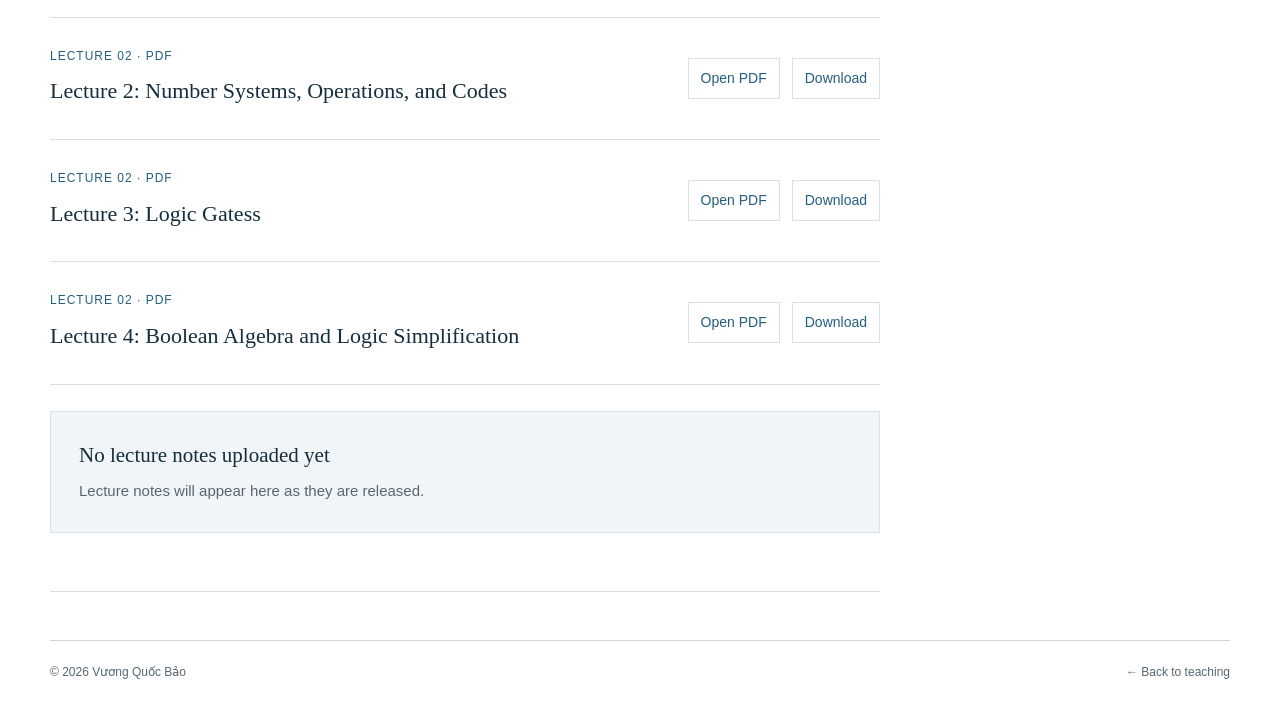
==== commit 7e8858ab: "Update digital-logic-design.html" ====
--- a/courses/digital-logic-design.html
+++ b/courses/digital-logic-design.html
@@ -60,7 +60,9 @@
         <section id="lecture-notes" class="course-block">
           <p class="eyebrow">03 / <span data-vi="BÀI GIẢNG">LECTURE NOTES</span></p>
           <h2 data-vi="Tài liệu bài giảng">Lecture materials</h2>
-      <article class="resource-row">
+      
+          
+          <article class="resource-row">
   <div>
     <span class="resource-meta">LECTURE 01 · PDF</span>
     <h3 data-vi="Bài 1: Giới thiệu Thiết kế Logic số">
@@ -84,7 +86,77 @@
   </div>
 </article>
 
+ <article class="resource-row">
+  <div>
+    <span class="resource-meta">LECTURE 02 · PDF</span>
+    <h3 data-vi="Bài 2: Number Systems, Operations, and Codes">
+      Lecture 2: Number Systems, Operations, and Codes
+    </h3>
+  </div>
 
+  <div class="resource-actions">
+    <a
+      href="../materials/digital-logic-design/DLD_VuongQuocBao_Lecture 2.pdf" 
+      target="_blank"
+      rel="noopener"
+      data-vi="Mở PDF"
+    >Open PDF</a>
+
+    <a
+      href="../materials/digital-logic-design/DLD_VuongQuocBao_Lecture 2.pdf"
+      download
+      data-vi="Tải xuống"
+    >Download</a>
+  </div>
+</article>
+
+           <article class="resource-row">
+  <div>
+    <span class="resource-meta">LECTURE 02 · PDF</span>
+    <h3 data-vi="Bài 3: Giới thiệu các cổng Logic Gates">
+      Lecture 3: Logic Gatess
+    </h3>
+  </div>
+
+  <div class="resource-actions">
+    <a
+      href="../materials/digital-logic-design/DLD_VuongQuocBao_Lecture 3.pdf" 
+      target="_blank"
+      rel="noopener"
+      data-vi="Mở PDF"
+    >Open PDF</a>
+
+    <a
+      href="../materials/digital-logic-design/DLD_VuongQuocBao_Lecture 3.pdf"
+      download
+      data-vi="Tải xuống"
+    >Download</a>
+  </div>
+</article>
+
+                     <article class="resource-row">
+  <div>
+    <span class="resource-meta">LECTURE 02 · PDF</span>
+    <h3 data-vi="Bài 4: Boolean Algebra and Logic Simplification">
+      Lecture 4: Boolean Algebra and Logic Simplification
+    </h3>
+  </div>
+
+  <div class="resource-actions">
+    <a
+      href="../materials/digital-logic-design/DLD_VuongQuocBao_Lecture 4.pdf" 
+      target="_blank"
+      rel="noopener"
+      data-vi="Mở PDF"
+    >Open PDF</a>
+
+    <a
+      href="../materials/digital-logic-design/DLD_VuongQuocBao_Lecture 4.pdf"
+      download
+      data-vi="Tải xuống"
+    >Download</a>
+  </div>
+</article>
           
           <div class="material-empty">
             <h3 data-vi="Chưa có tài liệu bài giảng">No lecture notes uploaded yet</h3>
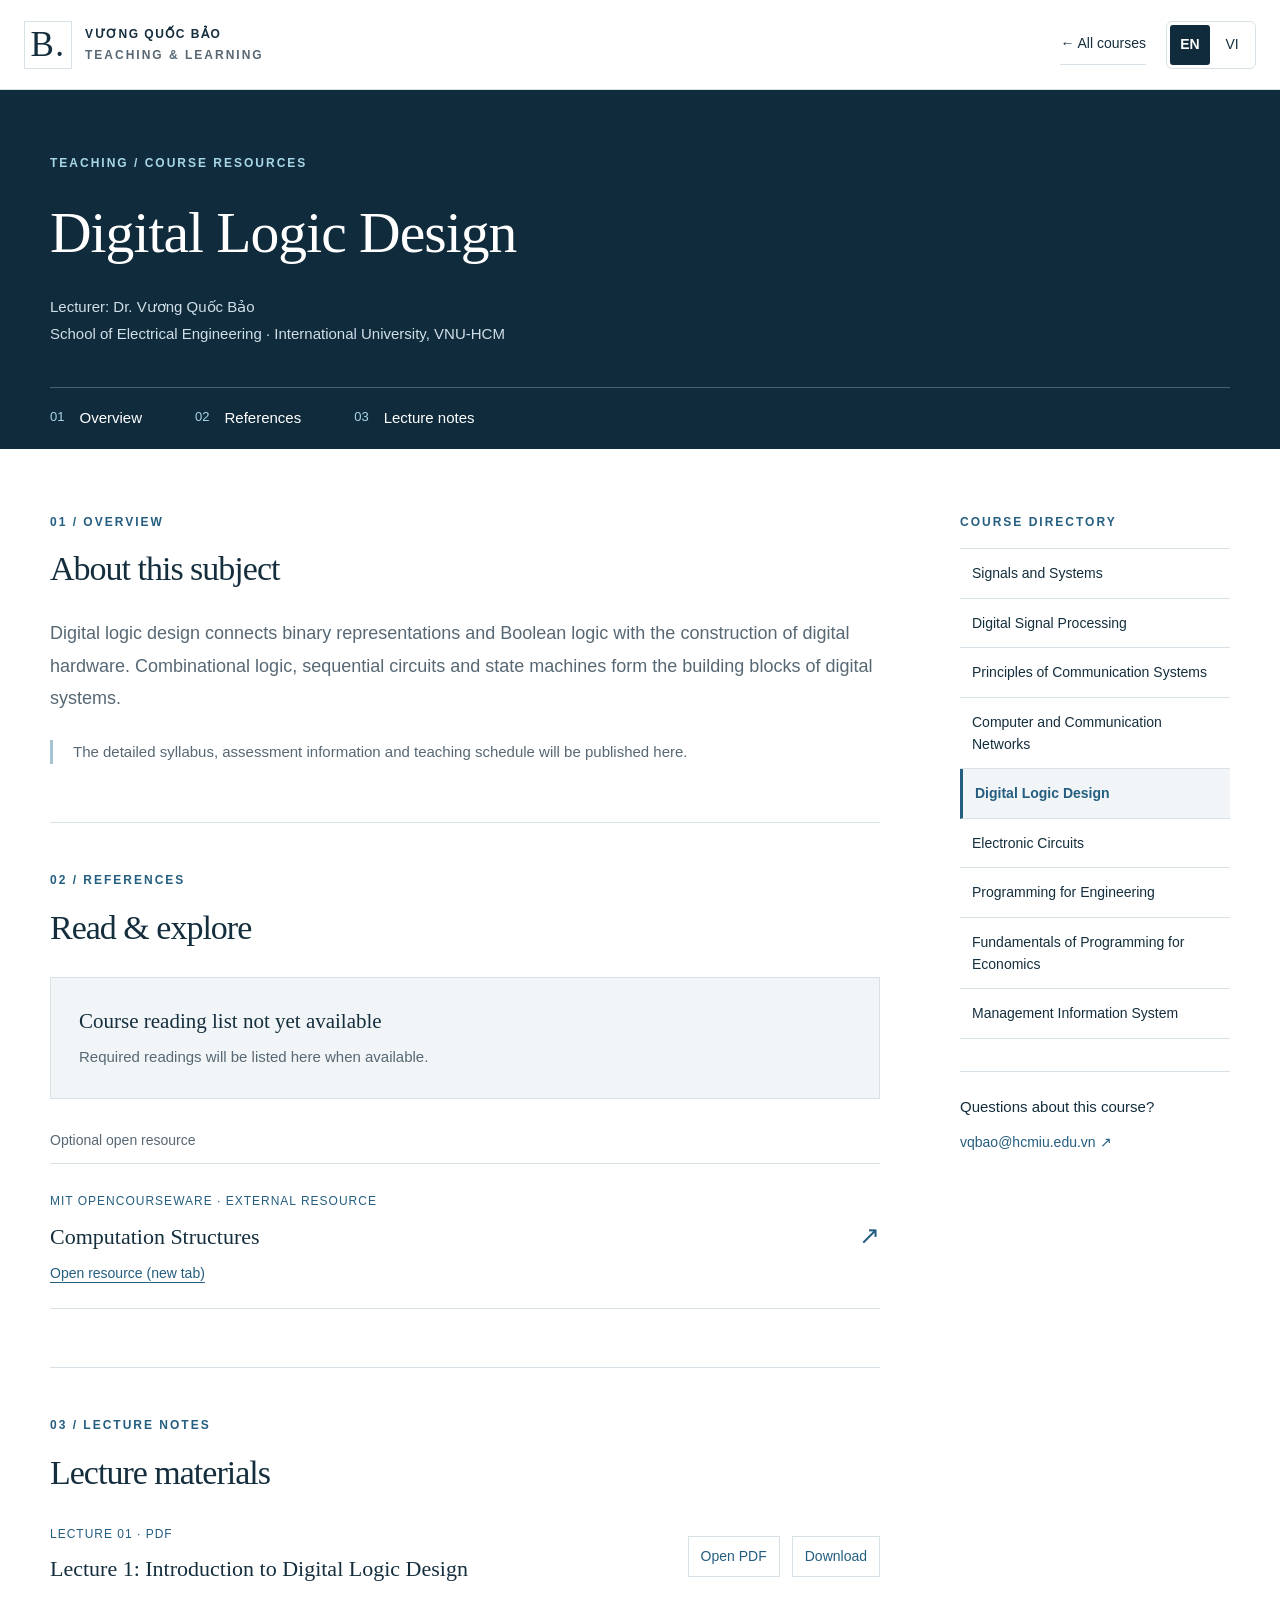
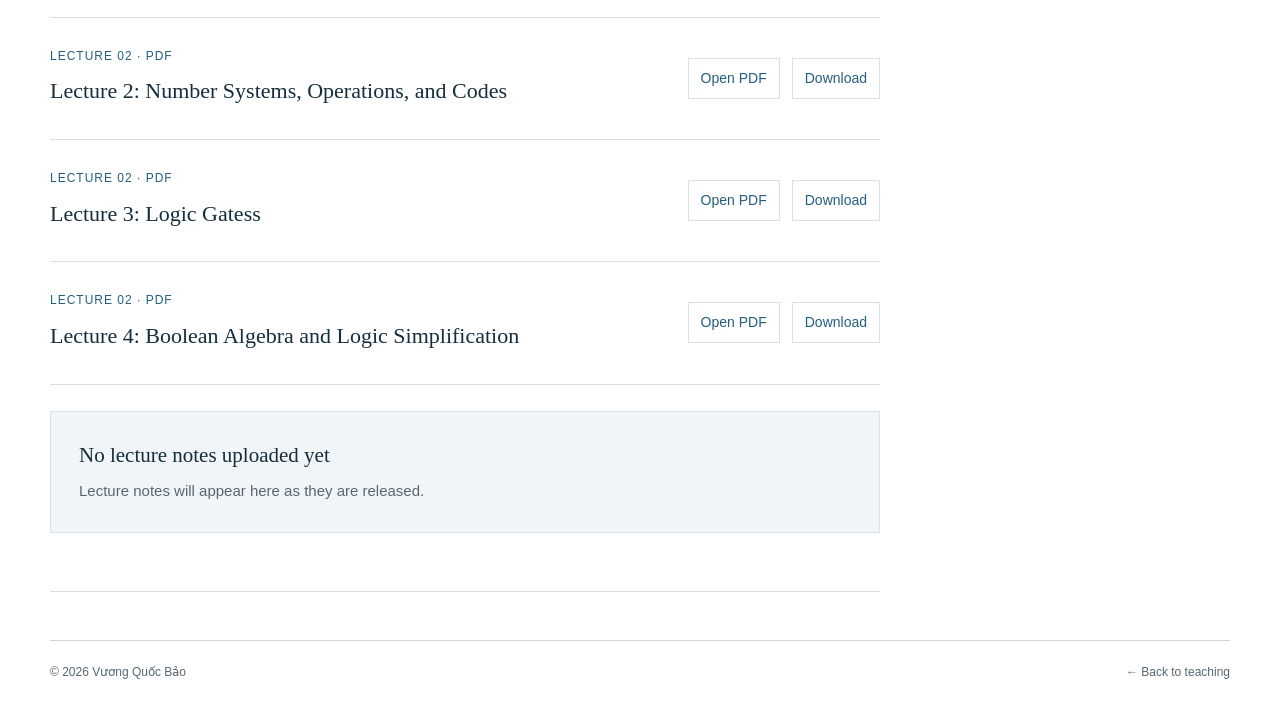
==== commit ac7121f9: "Add links for new programming and management courses" ====
--- a/courses/digital-logic-design.html
+++ b/courses/digital-logic-design.html
@@ -175,6 +175,17 @@
 <a href="digital-logic-design.html" aria-current="page"><span data-vi="Thiết kế logic số">Digital Logic Design</span></a>
 <a href="electronic-circuits.html"><span data-vi="Mạch điện tử">Electronic Circuits</span></a>
 <a href="programming-for-engineering.html"><span data-vi="Lập trình cho kỹ thuật">Programming for Engineering</span></a>
+          <a href="fundamentals-of-programming-for-economics.html">
+  <span data-vi="Cơ sở lập trình cho kinh tế">
+    Fundamentals of Programming for Economics
+  </span>
+</a>
+
+<a href="management-information-system.html">
+  <span data-vi="Hệ thống thông tin quản lý">
+    Management Information System
+  </span>
+</a>
         </nav>
         <div class="lecturer-contact">
           <h3 data-vi="Bạn cần trao đổi về môn học?">Questions about this course?</h3>
